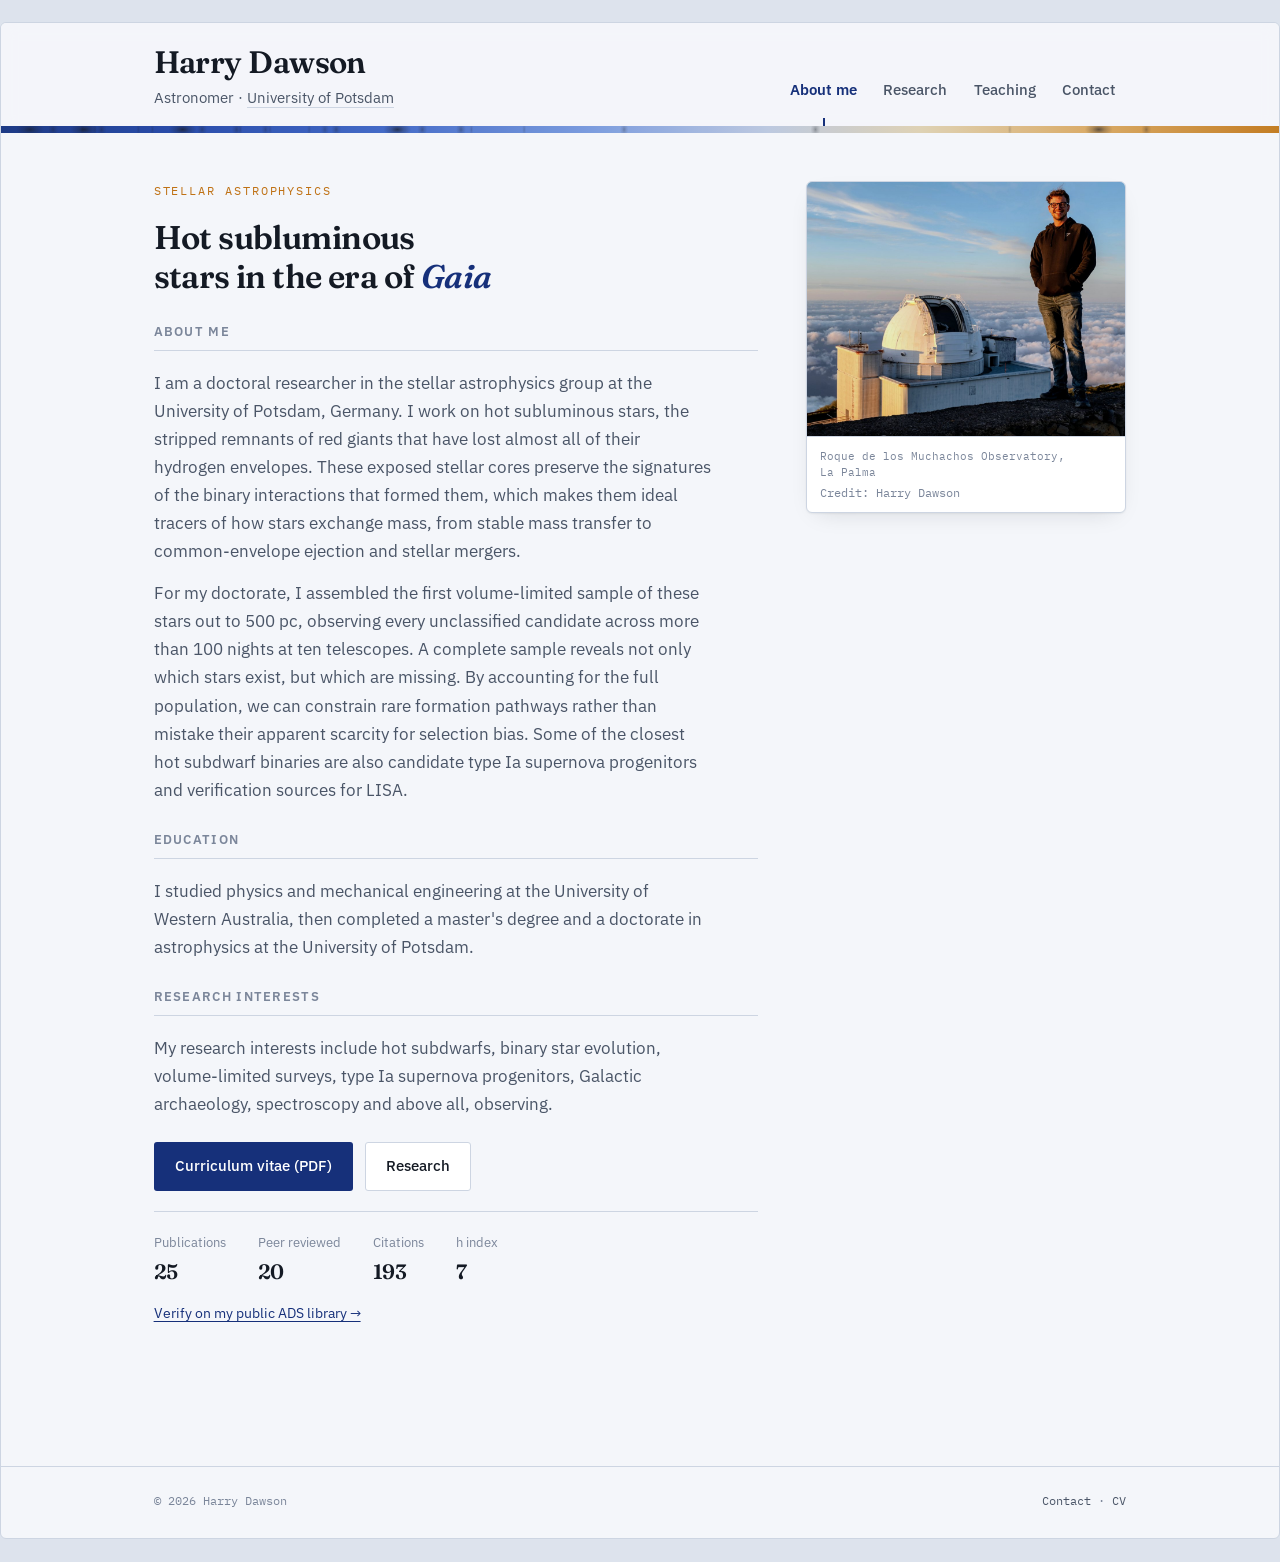
==== about-me.html @ 050ff09d "Rename home page to about-me.html, add ADS verification link, photo credits, new-tab links - index.h" ====
<!DOCTYPE html>
<html lang="en">
<head>
<meta charset="utf-8">
<meta name="viewport" content="width=device-width, initial-scale=1">
<title>Harry Dawson, Astronomer, University of Potsdam</title>
<meta name="description" content="Harry Dawson, doctoral researcher at the University of Potsdam, working on volume limited samples of hot subluminous stars in the Gaia era.">
<link rel="preconnect" href="https://fonts.googleapis.com">
<link rel="preconnect" href="https://fonts.gstatic.com" crossorigin>
<link href="https://fonts.googleapis.com/css2?family=Fraunces:ital,opsz,wght@0,9..144,400..700;1,9..144,400..700&family=IBM+Plex+Mono:wght@400;500&family=IBM+Plex+Sans:wght@400;500;600&display=swap" rel="stylesheet">
<link rel="stylesheet" href="style.css">
</head>
<body>
<div class="sheet">

<a class="skip" href="#main">Skip to content</a>

<header class="masthead">
  <div class="wrap masthead__bar">
    <div>
      <a class="wordmark" href="about-me.html">Harry Dawson</a>
      <span class="wordmark__role">
        Astronomer ·
        <a href="https://www.astro.physik.uni-potsdam.de/~stellar/index.html" target="_blank" rel="noopener">University of Potsdam</a>
      </span>
    </div>
    <nav class="tabs" aria-label="Main">
      <a class="tabs__link is-current" href="about-me.html" aria-current="page">About me</a>
      <a class="tabs__link" href="research.html">Research</a>
      <a class="tabs__link" href="teaching.html">Teaching</a>
      <a class="tabs__link" href="contact.html">Contact</a>
    </nav>
  </div>
  <div class="spectrum" role="presentation"></div>
</header>

<main id="main">

  <section class="hero">
    <div class="wrap hero__grid">
      <div>
        <p class="eyebrow rise">Stellar astrophysics</p>
        <h1 class="hero__title rise">Hot subluminous stars in the era of <em>Gaia</em></h1>

        <h2 class="section__title rise" style="margin-top:1.75rem">About me</h2>

        <p class="hero__standfirst rise">
          I am a doctoral researcher in the stellar astrophysics group at the University
          of Potsdam, Germany. I work on hot subluminous stars, the stripped remnants of
          red giants that have lost almost all of their hydrogen envelopes. These exposed
          stellar cores preserve the signatures of the binary interactions that formed them,
          which makes them ideal tracers of how stars exchange mass, from stable mass transfer
          to common-envelope ejection and stellar mergers.
        </p>
        <p class="hero__standfirst rise">
          For my doctorate, I assembled the first volume-limited sample of these stars out
          to 500 pc, observing every unclassified candidate across more than 100 nights at
          ten telescopes. A complete sample reveals not only which stars exist, but which
          are missing. By accounting for the full population, we can constrain rare formation
          pathways rather than mistake their apparent scarcity for selection bias. Some of
          the closest hot subdwarf binaries are also candidate type Ia supernova progenitors and
          verification sources for LISA.
        </p>

        <h2 class="section__title rise" style="margin-top:1.75rem">Education</h2>

        <p class="hero__standfirst rise">
          I studied physics and mechanical engineering at the University of Western
          Australia, then completed a master's degree and a doctorate in astrophysics at
          the University of Potsdam.
        </p>

        <h2 class="section__title rise" style="margin-top:1.75rem">Research interests</h2>

        <p class="hero__standfirst rise">
          My research interests include hot subdwarfs, binary star evolution,
          volume-limited surveys, type Ia supernova progenitors, Galactic archaeology,
          spectroscopy and above all, observing.
        </p>

        <div class="actions rise">
          <a class="btn btn--solid" href="assets/harry-dawson-cv.pdf" target="_blank" rel="noopener">Curriculum vitae (PDF)</a>
          <a class="btn btn--line" href="research.html">Research</a>
        </div>

        <dl class="stats rise">
          <div><dt>Publications</dt><dd>25</dd></div>
          <div><dt>Peer reviewed</dt><dd>20</dd></div>
          <div><dt>Citations</dt><dd>193</dd></div>
          <div><dt>h index</dt><dd>7</dd></div>
        </dl>
        <p class="stats__source rise">
          <a href="https://ui.adsabs.harvard.edu/public-libraries/7NzicZAxSs22jv9Sv9Si5w" target="_blank" rel="noopener">Verify on my public ADS library →</a>
        </p>
      </div>

      <figure class="portrait rise">
        <img src="assets/harry-dawson.jpg"
             alt="Harry Dawson standing beside a telescope dome above the clouds at Roque de los Muchachos Observatory, La Palma."
             width="1100" height="880">
        <figcaption>
          Roque de los Muchachos Observatory, La&nbsp;Palma<br>
          <span class="credit">Credit: Harry Dawson</span>
        </figcaption>
      </figure>
    </div>
  </section>

</main>

<footer class="foot">
  <div class="wrap foot__inner">
    <span>© 2026 Harry Dawson</span>
    <span><a href="contact.html">Contact</a> · <a href="assets/harry-dawson-cv.pdf" target="_blank" rel="noopener">CV</a></span>
  </div>
</footer>

</div>
</body>
</html>
---- style.css ----
/* ============================================================
   Harry Dawson — personal site
   Palette logic: a binary pair. Blue = the hot subdwarf,
   amber = the cool companion. Everything else is plate-grey.
   ============================================================ */

:root {
  /* colour */
  --ground:     #dde3ed;
  --paper:      #f4f6fa;
  --card:       #ffffff;
  --ink:        #141a24;
  --ink-soft:   #4a5567;
  --ink-faint:  #7b869a;
  --rule:       #cdd5e2;
  --sdb:        #16307a;   /* hot component */
  --sdb-lift:   #2b50b8;
  --companion:  #bf7114;   /* cool component */

  /* type */
  --display: "Fraunces", "Iowan Old Style", Georgia, serif;
  --body:    "IBM Plex Sans", "Segoe UI", system-ui, sans-serif;
  --mono:    "IBM Plex Mono", ui-monospace, "SF Mono", Menlo, monospace;

  /* measure + rhythm */
  --wrap:  66rem;
  --gap:   clamp(1.5rem, 1rem + 2vw, 3rem);
  --bay:   clamp(2.75rem, 2rem + 3vw, 4.5rem);
  --radius: 3px;

  /* the page sits on a tinted ground with a margin around it */
  --margin: clamp(0rem, -1rem + 3vw, 2.5rem);
}

*, *::before, *::after { box-sizing: border-box; }

html {
  -webkit-text-size-adjust: 100%;
  scroll-behavior: smooth;
  background: var(--ground);
}

body {
  margin: 0;
  background: var(--ground);
  color: var(--ink);
  font-family: var(--body);
  font-size: 1.0625rem;
  line-height: 1.65;
  font-variant-numeric: tabular-nums;
  -webkit-font-smoothing: antialiased;
}

/* the sheet: an inset page floating on the ground colour */
.sheet {
  max-width: 84rem;
  margin-inline: auto;
  background: var(--paper);
  border-inline: 1px solid var(--rule);
  min-height: 100vh;
}
@media (min-width: 48rem) {
  .sheet {
    margin-block: var(--margin);
    min-height: 0;
    border: 1px solid var(--rule);
    border-radius: calc(var(--radius) * 2);
    overflow: clip;
  }
}

/* height:auto is load-bearing — without it the width/height attributes make both
   dimensions definite and any aspect-ratio below is ignored. */
img { max-width: 100%; height: auto; display: block; }

a { color: var(--sdb); text-decoration-thickness: 1px; text-underline-offset: 3px; }
a:hover { color: var(--sdb-lift); }

:focus-visible {
  outline: 2px solid var(--sdb-lift);
  outline-offset: 3px;
  border-radius: 2px;
}

.wrap {
  width: 100%;
  max-width: var(--wrap);
  margin-inline: auto;
  padding-inline: var(--gap);
}

.visually-hidden {
  position: absolute;
  width: 1px; height: 1px;
  margin: -1px; padding: 0;
  overflow: hidden;
  clip-path: inset(50%);
  white-space: nowrap;
}

.skip {
  position: absolute;
  left: -9999px;
  top: 0;
  background: var(--ink);
  color: #fff;
  padding: 0.6rem 1rem;
  z-index: 50;
}
.skip:focus { left: 0.5rem; top: 0.5rem; }

/* ---------- header + the spectrum rule (signature) ---------- */

.masthead {
  position: sticky;
  top: 0;
  z-index: 20;
  background: color-mix(in srgb, var(--paper) 90%, transparent);
  backdrop-filter: blur(8px);
}

.masthead__bar {
  display: flex;
  align-items: flex-end;
  justify-content: space-between;
  gap: var(--gap);
  flex-wrap: wrap;
  padding-block: 1.35rem 0.95rem;
}

.wordmark {
  font-family: var(--display);
  font-weight: 600;
  font-size: clamp(1.55rem, 1.3rem + 0.8vw, 1.95rem);
  font-variation-settings: "SOFT" 20, "WONK" 1, "opsz" 24;
  letter-spacing: -0.018em;
  line-height: 1.1;
  color: var(--ink);
  text-decoration: none;
  white-space: nowrap;
}
.wordmark:hover { color: var(--sdb); }
.wordmark__role {
  display: block;
  font-family: var(--body);
  font-size: 0.9375rem;
  font-weight: 400;
  letter-spacing: 0;
  text-transform: none;
  color: var(--ink-soft);
  margin-top: 0.3rem;
  white-space: normal;
}
.wordmark__role a { color: var(--ink-soft); text-decoration: none; border-bottom: 1px solid var(--rule); }
.wordmark__role a:hover { color: var(--sdb); border-bottom-color: var(--sdb); }

/* nav tabs */
.tabs { display: flex; gap: 0.25rem; flex-wrap: wrap; }

.tabs__link {
  position: relative;
  display: block;
  padding: 0.45rem 0.7rem 0.5rem;
  font-size: 0.9375rem;
  font-weight: 500;
  color: var(--ink-soft);
  text-decoration: none;
  border-radius: var(--radius);
  transition: color 0.18s ease, background-color 0.18s ease;
}
.tabs__link:hover { color: var(--ink); background: rgba(22, 48, 122, 0.06); }

/* the active tab is marked like an absorption line in the rule below */
.tabs__link.is-current { color: var(--sdb); font-weight: 600; }
.tabs__link.is-current::after {
  content: "";
  position: absolute;
  left: 50%;
  bottom: -0.95rem;      /* == .masthead__bar padding-bottom, so it meets the rule */
  width: 2px;
  height: 0.5rem;
  background: var(--sdb);
  transform: translateX(-50%);
}

/* continuum plus absorption lines of a hot subdwarf, drawn entirely in CSS.
   Wavelength 3900-7000 A maps linearly to 0-100% width. Balmer lines are the
   widest because they are pressure broadened at log g around 5.5, then He I,
   He II, and sharp metal lines. */
.spectrum {
  height: 7px;
  background-image:
    radial-gradient(ellipse 1.097% 100% at 85.897% 50%, rgba(12,16,26,0.62) 0%, rgba(12,16,26,0.260) 45%, rgba(12,16,26,0) 100%),
    radial-gradient(ellipse 1.097% 100% at 31.010% 50%, rgba(12,16,26,0.7) 0%, rgba(12,16,26,0.294) 45%, rgba(12,16,26,0) 100%),
    radial-gradient(ellipse 1.097% 100% at 14.210% 50%, rgba(12,16,26,0.72) 0%, rgba(12,16,26,0.302) 45%, rgba(12,16,26,0) 100%),
    radial-gradient(ellipse 1.097% 100% at 6.506% 50%, rgba(12,16,26,0.7) 0%, rgba(12,16,26,0.294) 45%, rgba(12,16,26,0) 100%),
    radial-gradient(ellipse 1.097% 100% at 2.261% 50%, rgba(12,16,26,0.62) 0%, rgba(12,16,26,0.260) 45%, rgba(12,16,26,0) 100%),
    radial-gradient(ellipse 0.387% 100% at 18.435% 50%, rgba(12,16,26,0.34) 0%, rgba(12,16,26,0.143) 45%, rgba(12,16,26,0) 100%),
    radial-gradient(ellipse 0.387% 100% at 15.739% 50%, rgba(12,16,26,0.34) 0%, rgba(12,16,26,0.143) 45%, rgba(12,16,26,0) 100%),
    radial-gradient(ellipse 0.387% 100% at 4.071% 50%, rgba(12,16,26,0.34) 0%, rgba(12,16,26,0.143) 45%, rgba(12,16,26,0) 100%),
    radial-gradient(ellipse 0.387% 100% at 32.965% 50%, rgba(12,16,26,0.34) 0%, rgba(12,16,26,0.143) 45%, rgba(12,16,26,0) 100%),
    radial-gradient(ellipse 0.387% 100% at 35.990% 50%, rgba(12,16,26,0.34) 0%, rgba(12,16,26,0.143) 45%, rgba(12,16,26,0) 100%),
    radial-gradient(ellipse 0.387% 100% at 63.729% 50%, rgba(12,16,26,0.34) 0%, rgba(12,16,26,0.143) 45%, rgba(12,16,26,0) 100%),
    radial-gradient(ellipse 0.387% 100% at 89.619% 50%, rgba(12,16,26,0.34) 0%, rgba(12,16,26,0.143) 45%, rgba(12,16,26,0) 100%),
    radial-gradient(ellipse 0.387% 100% at 7.865% 50%, rgba(12,16,26,0.34) 0%, rgba(12,16,26,0.143) 45%, rgba(12,16,26,0) 100%),
    radial-gradient(ellipse 0.387% 100% at 26.229% 50%, rgba(12,16,26,0.34) 0%, rgba(12,16,26,0.143) 45%, rgba(12,16,26,0) 100%),
    radial-gradient(ellipse 0.323% 100% at 25.345% 50%, rgba(12,16,26,0.28) 0%, rgba(12,16,26,0.118) 45%, rgba(12,16,26,0) 100%),
    radial-gradient(ellipse 0.323% 100% at 48.758% 50%, rgba(12,16,26,0.28) 0%, rgba(12,16,26,0.118) 45%, rgba(12,16,26,0) 100%),
    radial-gradient(ellipse 0.323% 100% at 20.697% 50%, rgba(12,16,26,0.28) 0%, rgba(12,16,26,0.118) 45%, rgba(12,16,26,0) 100%),
    radial-gradient(ellipse 0.161% 100% at 18.748% 50%, rgba(12,16,26,0.2) 0%, rgba(12,16,26,0.084) 45%, rgba(12,16,26,0) 100%),
    radial-gradient(ellipse 0.161% 100% at 21.052% 50%, rgba(12,16,26,0.2) 0%, rgba(12,16,26,0.084) 45%, rgba(12,16,26,0) 100%),
    radial-gradient(ellipse 0.161% 100% at 7.358% 50%, rgba(12,16,26,0.2) 0%, rgba(12,16,26,0.084) 45%, rgba(12,16,26,0) 100%),
    radial-gradient(ellipse 0.161% 100% at 11.848% 50%, rgba(12,16,26,0.2) 0%, rgba(12,16,26,0.084) 45%, rgba(12,16,26,0) 100%),
    radial-gradient(ellipse 0.161% 100% at 6.365% 50%, rgba(12,16,26,0.2) 0%, rgba(12,16,26,0.084) 45%, rgba(12,16,26,0) 100%),
    radial-gradient(ellipse 0.161% 100% at 24.110% 50%, rgba(12,16,26,0.2) 0%, rgba(12,16,26,0.084) 45%, rgba(12,16,26,0) 100%),
    radial-gradient(ellipse 0.161% 100% at 40.935% 50%, rgba(12,16,26,0.2) 0%, rgba(12,16,26,0.084) 45%, rgba(12,16,26,0) 100%),
    radial-gradient(ellipse 0.161% 100% at 10.748% 50%, rgba(12,16,26,0.2) 0%, rgba(12,16,26,0.084) 45%, rgba(12,16,26,0) 100%),
    radial-gradient(ellipse 0.161% 100% at 78.939% 50%, rgba(12,16,26,0.2) 0%, rgba(12,16,26,0.084) 45%, rgba(12,16,26,0) 100%),
    radial-gradient(ellipse 0.161% 100% at 36.806% 50%, rgba(12,16,26,0.2) 0%, rgba(12,16,26,0.084) 45%, rgba(12,16,26,0) 100%),
    linear-gradient(90deg, #11307f 0%, #1f44a6 14%, #3a63c4 30%, #7497dc 46%, #b9c6de 60%, #ddd0b0 72%, #d8a861 85%, #c07617 100%);
  opacity: 0.95;
}

/* ---------- hero ---------- */

.hero { padding-block: clamp(2rem, 1.5rem + 2vw, 3rem) var(--bay); }

.hero__grid {
  display: grid;
  grid-template-columns: minmax(0, 1fr) minmax(0, 20rem);
  gap: clamp(1.75rem, 1rem + 3vw, 3rem);
  align-items: start;
}

.eyebrow {
  font-family: var(--mono);
  font-size: 0.75rem;
  letter-spacing: 0.16em;
  text-transform: uppercase;
  color: var(--companion);
  margin: 0 0 1.1rem;
}

.hero__title {
  font-family: var(--display);
  font-weight: 600;
  font-size: clamp(1.5rem, 1.25rem + 1.1vw, 2.05rem);
  font-variation-settings: "SOFT" 18, "WONK" 0, "opsz" 24;
  line-height: 1.18;
  letter-spacing: -0.018em;
  margin: 0 0 1.1rem;
  text-wrap: balance;
}
.hero__title em {
  font-style: italic;
  font-variation-settings: "SOFT" 30, "WONK" 0, "opsz" 24;
  color: var(--sdb);
}

.hero__standfirst {
  font-size: 1.0625rem;
  line-height: 1.65;
  color: var(--ink-soft);
  max-width: 56ch;
  margin: 0 0 1.5rem;
}
.hero__standfirst + .hero__standfirst { margin-top: -0.6rem; }

.actions { display: flex; gap: 0.75rem; flex-wrap: wrap; }

.btn {
  display: inline-flex;
  align-items: center;
  gap: 0.5rem;
  padding: 0.7rem 1.25rem;
  font-size: 0.9375rem;
  font-weight: 500;
  border-radius: var(--radius);
  border: 1px solid transparent;
  text-decoration: none;
  transition: background-color 0.18s ease, border-color 0.18s ease,
              color 0.18s ease, transform 0.18s ease;
}
.btn:hover { transform: translateY(-1px); }

.btn--solid { background: var(--sdb); color: #fff; }
.btn--solid:hover { background: var(--sdb-lift); color: #fff; }

.btn--line { border-color: var(--rule); color: var(--ink); background: var(--card); }
.btn--line:hover { border-color: var(--sdb); color: var(--sdb); }

/* portrait */
.portrait {
  margin: 0;
  border-radius: 6px;
  overflow: hidden;
  border: 1px solid var(--rule);
  box-shadow: 0 1px 2px rgba(20, 26, 36, 0.06),
              0 8px 24px -12px rgba(20, 26, 36, 0.18);
  background: var(--card);
}
.portrait img {
  width: 100%;
  height: auto;
  aspect-ratio: 5 / 4;
  object-fit: cover;
  display: block;
}
.portrait figcaption {
  font-family: var(--mono);
  font-size: 0.6875rem;
  line-height: 1.5;
  color: var(--ink-faint);
  padding: 0.65rem 0.8rem;
  border-top: 1px solid var(--rule);
}

/* figure with caption, used for the HRD */
/* The image size is set HERE, by this column width, not by the width/height
   attributes on the <img> tag. Those only give the browser the aspect ratio.
   Change 28.5rem to resize the figure. */
.figure {
  margin: 0;
  display: grid;
  grid-template-columns: minmax(0, 28.5rem) minmax(0, 1fr);
  gap: clamp(1.25rem, 0.5rem + 2vw, 2.5rem);
  align-items: center;
}
.figure img {
  width: 100%;
  border: 1px solid var(--rule);
  border-radius: 6px;
  background: var(--card);
}
.figure figcaption {
  font-size: 0.9375rem;
  line-height: 1.6;
  color: var(--ink-soft);
  max-width: 56ch;
}
.figure figcaption b {
  font-size: 0.9375rem;
  font-weight: 600;
  color: var(--ink);
  display: block;
  margin-bottom: 0.35rem;
}

@media (max-width: 58rem) {
  .figure { grid-template-columns: minmax(0, 1fr); }
  .figure img { max-width: 28rem; }
}

/* side card */
.datacard {
  background: var(--card);
  border: 1px solid var(--rule);
  border-radius: 6px;
  padding: 1.5rem 1.6rem;
  font-family: var(--body);
  font-size: 0.9375rem;
  line-height: 1.55;
}
.datacard__head {
  font-size: 0.9375rem;
  font-weight: 600;
  letter-spacing: 0;
  text-transform: none;
  color: var(--ink);
  padding-bottom: 0.9rem;
  margin: 0 0 1rem;
  border-bottom: 1px solid var(--rule);
}
.datacard dl { margin: 0; display: grid; gap: 1rem; }
.datacard dt {
  font-size: 0.8125rem;
  font-weight: 500;
  letter-spacing: 0;
  text-transform: none;
  color: var(--ink-faint);
}
.datacard dd { margin: 0.1rem 0 0; color: var(--ink); }
.datacard a { text-decoration: none; border-bottom: 1px solid var(--rule); }
.datacard a:hover { border-bottom-color: var(--sdb); }

/* ---------- generic page head (non-home pages) ---------- */

.pagehead { padding-block: clamp(2rem, 1.5rem + 2vw, 3rem) 0; }
.pagehead__title {
  font-family: var(--display);
  font-weight: 600;
  font-size: clamp(1.6rem, 1.35rem + 1.2vw, 2.15rem);
  font-variation-settings: "SOFT" 18, "WONK" 0, "opsz" 24;
  line-height: 1.15;
  letter-spacing: -0.02em;
  margin: 0 0 0.9rem;
}
.pagehead__intro {
  font-size: 1.0625rem;
  color: var(--ink-soft);
  max-width: 64ch;
  margin: 0;
}

/* ---------- sections ---------- */

.section { padding-block: var(--bay); }
.section + .section { padding-top: 0; }

.section__title {
  font-family: var(--body);
  font-weight: 600;
  font-size: 0.8125rem;
  letter-spacing: 0.1em;
  text-transform: uppercase;
  color: var(--ink-faint);
  line-height: 1.3;
  margin: 0 0 1.1rem;
  padding-bottom: 0.6rem;
  border-bottom: 1px solid var(--rule);
}

.prose { max-width: 62ch; }
.prose p { margin: 0 0 1.15rem; }
.prose p:last-child { margin-bottom: 0; }
.prose h3 {
  font-family: var(--body);
  font-size: 1.0625rem;
  font-weight: 600;
  margin: 2rem 0 0.6rem;
}

/* two-column body + aside */
.split {
  display: grid;
  grid-template-columns: minmax(0, 1.6fr) minmax(0, 1fr);
  gap: clamp(2rem, 1rem + 4vw, 4rem);
  align-items: start;
}

/* ---------- the three-paper series ---------- */

.series { display: grid; gap: 0; }
.series__item {
  display: grid;
  grid-template-columns: 2.25rem minmax(0, 1fr);
  gap: 0 1rem;
  padding-block: 1.15rem;
  border-bottom: 1px solid var(--rule);
}
.series__item:first-child { border-top: 1px solid var(--rule); }
.series__num {
  font-family: var(--mono);
  font-size: 0.8125rem;
  color: var(--companion);
  padding-top: 0.15rem;
}
.series__name { font-weight: 600; margin: 0 0 0.3rem; }
.series__body { margin: 0 0 0.4rem; color: var(--ink-soft); font-size: 0.9375rem; max-width: 64ch; }
.series__ref {
  font-family: var(--mono);
  font-size: 0.75rem;
  color: var(--ink-faint);
  margin: 0;
}

/* ---------- compact two-column definition rows ---------- */

.rows { display: grid; gap: 0; }
.row {
  display: grid;
  grid-template-columns: minmax(0, 9rem) minmax(0, 1fr);
  gap: 0.15rem 1.5rem;
  padding-block: 0.9rem;
  border-bottom: 1px solid var(--rule);
}
.row:first-child { border-top: 1px solid var(--rule); }

/* label and value share a font and line box so their first baselines line up.
   No padding nudge: that is what threw the columns out of alignment. */
.row__when,
.row__what,
.row__where {
  font-size: 0.9375rem;
  line-height: 1.6;
  margin: 0;
}
.row__when { color: var(--ink-faint); }
.row__what { font-weight: 600; margin-bottom: 0.15rem; }
.row__where { color: var(--ink-soft); }

/* inline stat strip */
.stats {
  display: flex;
  flex-wrap: wrap;
  gap: 0.75rem 2rem;
  margin: 1.25rem 0 0;
  padding: 1.25rem 0 0;
  border-top: 1px solid var(--rule);
}
.stats div { display: flex; flex-direction: column; gap: 0.1rem; }
.stats dt {
  font-size: 0.8125rem;
  color: var(--ink-faint);
}
.stats dd {
  margin: 0;
  font-family: var(--display);
  font-size: 1.3rem;
  font-weight: 600;
  font-variation-settings: "SOFT" 18, "WONK" 0, "opsz" 20;
  letter-spacing: -0.015em;
}
.stats__source {
  margin: 0.75rem 0 0;
  font-size: 0.875rem;
}

/* image credit, sits quietly under a caption */
.credit {
  display: block;
  margin-top: 0.4rem;
  font-size: 0.75rem;
  color: var(--ink-faint);
}
.portrait .credit { margin-top: 0.2rem; }

/* ---------- footer ---------- */

.foot {
  border-top: 1px solid var(--rule);
  margin-top: var(--bay);
  padding-block: 1.5rem 1.75rem;
}
.foot__inner {
  display: flex;
  justify-content: space-between;
  gap: 1rem;
  flex-wrap: wrap;
  font-family: var(--mono);
  font-size: 0.75rem;
  color: var(--ink-faint);
}
.foot a { color: var(--ink-soft); text-decoration: none; }
.foot a:hover { color: var(--sdb); }

/* ---------- responsive ---------- */

@media (max-width: 56rem) {
  .hero__grid, .split { grid-template-columns: minmax(0, 1fr); }
  .row { grid-template-columns: minmax(0, 1fr); gap: 0.3rem; }
  .row__when { padding-top: 0; order: -1; }
}

@media (max-width: 34rem) {
  .masthead__bar { padding-block: 0.9rem 0.8rem; }
  .tabs { gap: 0; margin-inline: -0.35rem; }
  .tabs__link { padding-inline: 0.5rem; font-size: 0.875rem; }
  .actions .btn { flex: 1 1 auto; justify-content: center; }

  /* the nav wraps to two rows here, so the tick would land mid-stack.
     mark the active tab inline instead. */
  .tabs__link.is-current::after { display: none; }
  .tabs__link.is-current {
    background: rgba(22, 48, 122, 0.08);
    text-decoration: underline;
    text-decoration-color: var(--sdb);
    text-underline-offset: 4px;
  }
}

/* ---------- one orchestrated page-load moment ---------- */

@media (prefers-reduced-motion: no-preference) {
  .rise { animation: rise 0.7s cubic-bezier(0.2, 0.7, 0.3, 1) backwards; }
  .rise:nth-child(1) { animation-delay: 0.05s; }
  .rise:nth-child(2) { animation-delay: 0.13s; }
  .rise:nth-child(3) { animation-delay: 0.21s; }
  .rise:nth-child(4) { animation-delay: 0.29s; }

  @keyframes rise {
    from { opacity: 0; transform: translateY(12px); }
    to   { opacity: 1; transform: none; }
  }
}

@media print {
  .masthead, .spectrum, .foot { display: none; }
  body { background: #fff; }
}
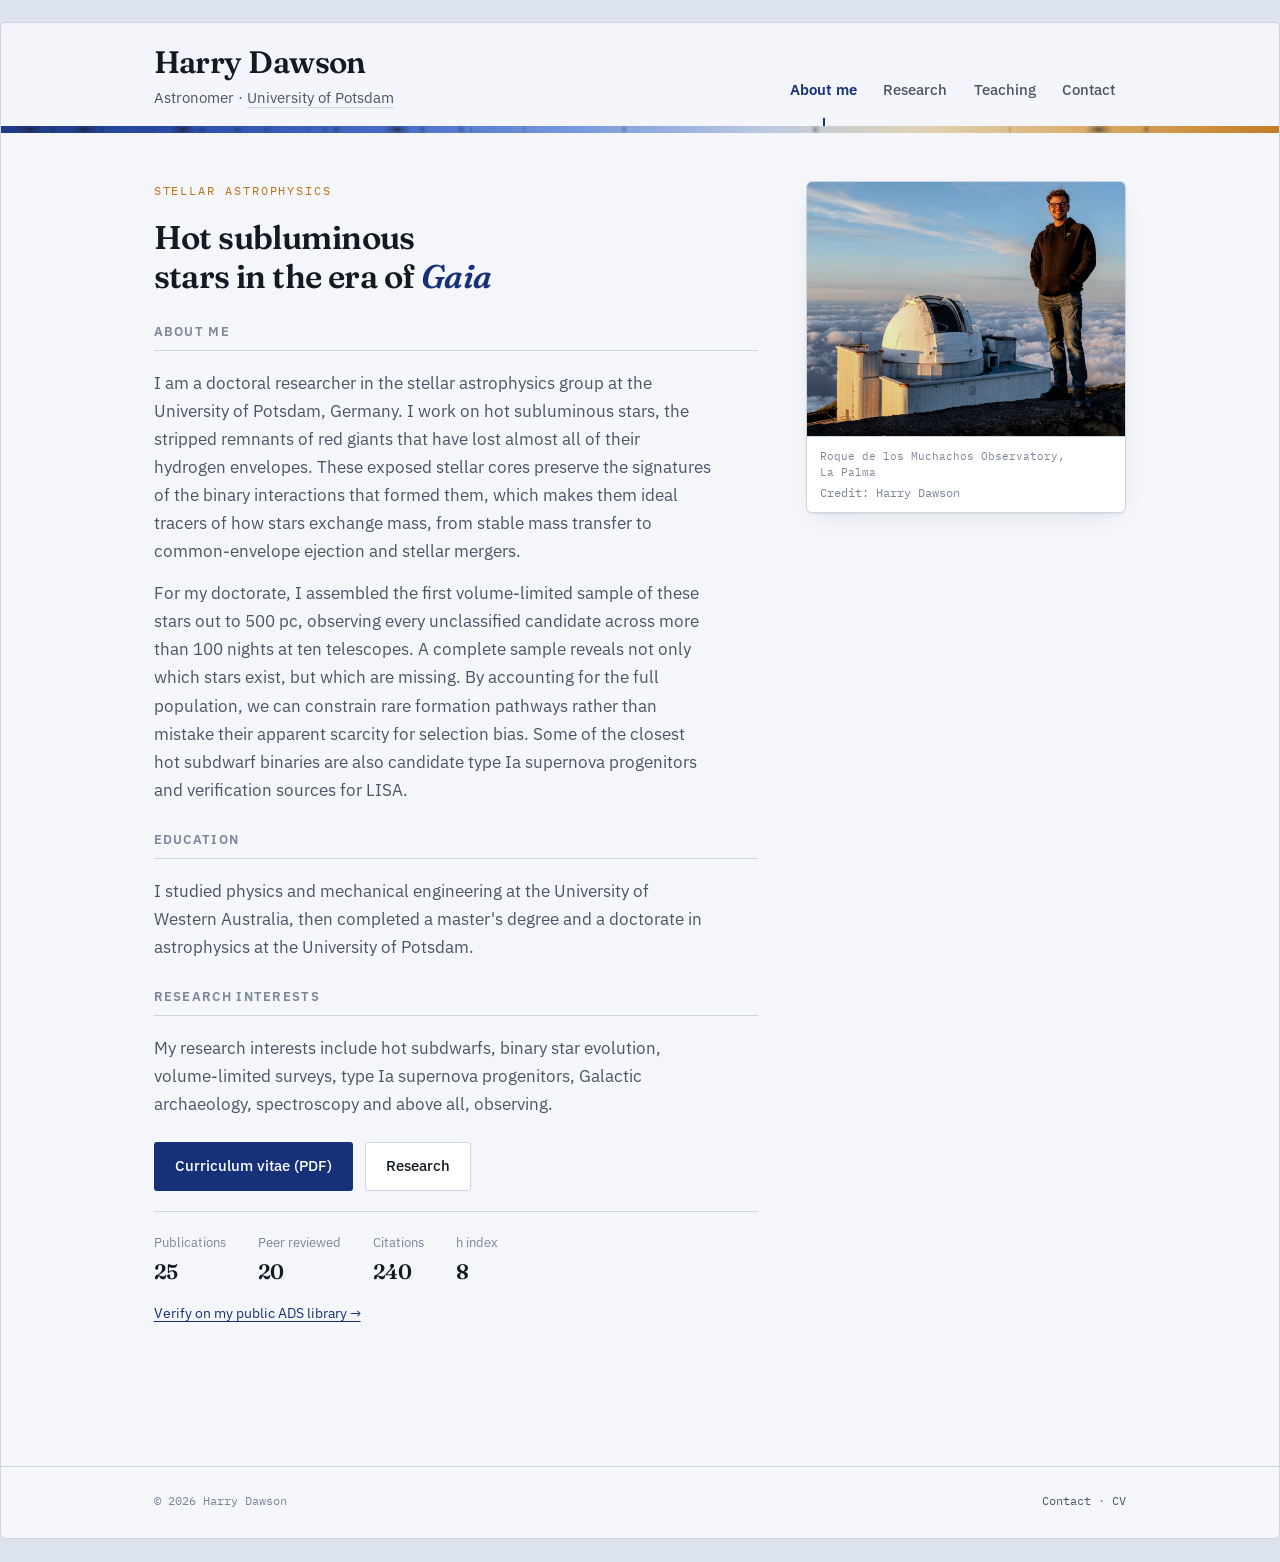
==== commit d99437e7: "Update CV and metrics" ====
--- a/about-me.html
+++ b/about-me.html
@@ -86,8 +86,8 @@
         <dl class="stats rise">
           <div><dt>Publications</dt><dd>25</dd></div>
           <div><dt>Peer reviewed</dt><dd>20</dd></div>
-          <div><dt>Citations</dt><dd>193</dd></div>
-          <div><dt>h index</dt><dd>7</dd></div>
+          <div><dt>Citations</dt><dd>240</dd></div>
+          <div><dt>h index</dt><dd>8</dd></div>
         </dl>
         <p class="stats__source rise">
           <a href="https://ui.adsabs.harvard.edu/public-libraries/7NzicZAxSs22jv9Sv9Si5w" target="_blank" rel="noopener">Verify on my public ADS library →</a>
